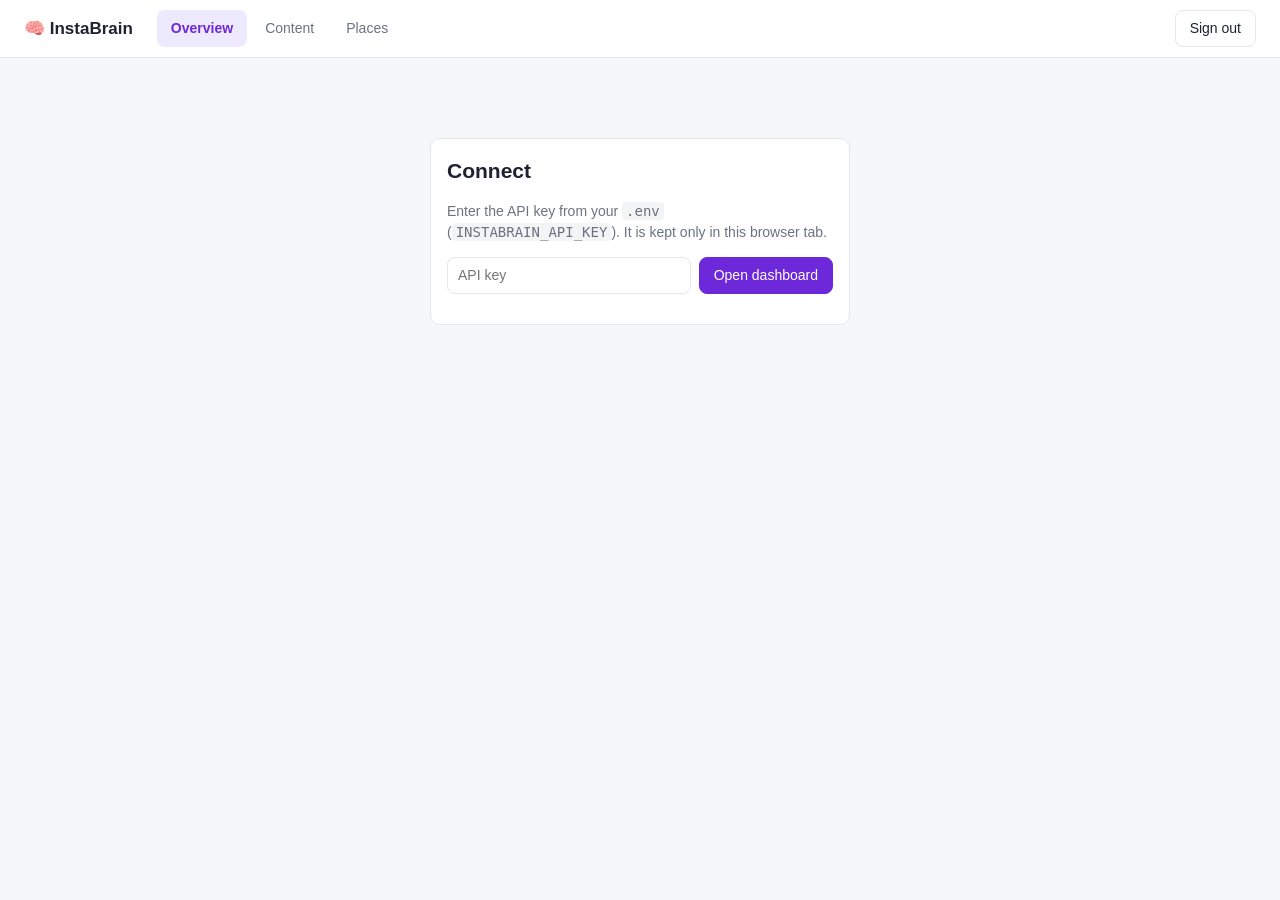
==== backend/app/web/static/index.html @ e132289e "Interim dashboard: overview, content browser, detail view, places explorer" ====
<!doctype html>
<html lang="en">
<head>
  <meta charset="utf-8">
  <meta name="viewport" content="width=device-width, initial-scale=1">
  <title>InstaBrain</title>
  <link rel="stylesheet" href="styles.css">
</head>
<body>
  <header class="topbar">
    <div class="brand">🧠 InstaBrain</div>
    <nav class="tabs" role="tablist">
      <button class="tab active" data-view="overview" role="tab">Overview</button>
      <button class="tab" data-view="content" role="tab">Content</button>
      <button class="tab" data-view="places" role="tab">Places</button>
    </nav>
    <button id="logout" class="ghost" title="Forget API key">Sign out</button>
  </header>

  <main>
    <!-- API key gate -->
    <section id="login" class="card narrow" hidden>
      <h2>Connect</h2>
      <p class="muted">Enter the API key from your <code>.env</code> (<code>INSTABRAIN_API_KEY</code>).
        It is kept only in this browser tab.</p>
      <form id="login-form">
        <input id="api-key" type="password" autocomplete="off" placeholder="API key" required>
        <button type="submit">Open dashboard</button>
      </form>
      <p id="login-error" class="error" role="alert"></p>
    </section>

    <!-- Overview -->
    <section id="view-overview" class="view">
      <div id="kpis" class="kpis"></div>
      <div class="grid2">
        <div class="card"><h3>Categories</h3><div id="chart-categories" class="bars"></div></div>
        <div class="card"><h3>Processing status</h3><div id="chart-status" class="bars"></div></div>
        <div class="card"><h3>Your collections</h3><div id="collections" class="chips"></div></div>
        <div class="card"><h3>Where content came from</h3><div id="chart-sources" class="bars"></div>
          <p id="last-import" class="muted small"></p></div>
      </div>
      <div class="card"><h3>Recently processed</h3><div id="recent"></div></div>
    </section>

    <!-- Content -->
    <section id="view-content" class="view" hidden>
      <form id="filters" class="filters card">
        <input name="q" type="search" placeholder="Search title, summary, caption, creator…">
        <select name="category"><option value="">All categories</option></select>
        <select name="status"><option value="">All statuses</option></select>
        <select name="collection"><option value="">All collections</option></select>
        <select name="content_type"><option value="">Posts & reels</option></select>
        <select name="processed">
          <option value="">Processed or not</option>
          <option value="true">Processed only</option>
          <option value="false">Not processed</option>
        </select>
        <select name="sort">
          <option value="recent">Newest saves</option>
          <option value="processed">Recently processed</option>
          <option value="confidence">Highest confidence</option>
          <option value="title">Title A–Z</option>
        </select>
      </form>
      <div class="list-head"><span id="result-count" class="muted"></span>
        <span class="pager"><button id="prev" class="ghost">‹ Prev</button>
        <span id="page"></span><button id="next" class="ghost">Next ›</button></span></div>
      <div id="content-list" class="list"></div>
    </section>

    <!-- Places -->
    <section id="view-places" class="view" hidden>
      <div class="card filters"><input id="places-q" type="search"
        placeholder="Filter places, e.g. Ladakh, café, Noida…"></div>
      <div class="card"><table class="table"><thead><tr>
        <th>Place</th><th>Type</th><th>Location</th><th>Evidence</th><th>From post</th>
      </tr></thead><tbody id="places-body"></tbody></table>
      <p id="places-empty" class="muted" hidden>No places extracted yet. Process more content.</p></div>
    </section>
  </main>

  <!-- Detail drawer -->
  <aside id="drawer" class="drawer" hidden aria-modal="true" role="dialog">
    <div class="drawer-head"><button id="drawer-close" class="ghost" aria-label="Close">✕</button></div>
    <div id="drawer-body"></div>
  </aside>
  <div id="scrim" class="scrim" hidden></div>
  <div id="toast" class="toast" hidden></div>

  <script src="app.js"></script>
</body>
</html>
---- backend/app/web/static/styles.css ----
:root {
  --bg: #f6f7f9; --card: #fff; --text: #1d2330; --muted: #6b7280; --line: #e5e7eb;
  --accent: #6d28d9; --accent-soft: #ede9fe; --ok: #15803d; --ok-soft: #dcfce7;
  --warn: #b45309; --warn-soft: #fef3c7; --bad: #b91c1c; --bad-soft: #fee2e2;
  --info: #1d4ed8; --info-soft: #dbeafe; --radius: 10px;
}
* { box-sizing: border-box; }
body { margin: 0; font: 14px/1.5 -apple-system, BlinkMacSystemFont, "Segoe UI", Roboto, sans-serif;
       background: var(--bg); color: var(--text); }
code { background: #f3f4f6; padding: 1px 4px; border-radius: 4px; }
h2, h3 { margin: 0 0 12px; } h3 { font-size: 15px; }
.muted { color: var(--muted); } .small { font-size: 12px; } .error { color: var(--bad); }

.topbar { position: sticky; top: 0; z-index: 5; display: flex; align-items: center; gap: 24px;
          padding: 10px 24px; background: var(--card); border-bottom: 1px solid var(--line); }
.brand { font-weight: 700; font-size: 17px; }
.tabs { display: flex; gap: 4px; flex: 1; }
.tab { background: none; border: 0; padding: 8px 14px; border-radius: 8px; cursor: pointer;
       font: inherit; color: var(--muted); }
.tab.active { background: var(--accent-soft); color: var(--accent); font-weight: 600; }
main { max-width: 1200px; margin: 0 auto; padding: 20px 24px 60px; }

button { font: inherit; cursor: pointer; border-radius: 8px; border: 1px solid var(--accent);
         background: var(--accent); color: #fff; padding: 7px 14px; }
button.ghost { background: transparent; color: var(--text); border-color: var(--line); }
button:disabled { opacity: .5; cursor: default; }
input, select { font: inherit; padding: 7px 10px; border: 1px solid var(--line);
                border-radius: 8px; background: #fff; }

.card { background: var(--card); border: 1px solid var(--line); border-radius: var(--radius);
        padding: 16px; margin-bottom: 16px; }
.narrow { max-width: 420px; margin: 60px auto; }
.narrow form { display: flex; gap: 8px; } .narrow input { flex: 1; }
.grid2 { display: grid; grid-template-columns: 1fr 1fr; gap: 16px; }
.grid2 .card { margin: 0; }
.grid2 + .card { margin-top: 16px; }
@media (max-width: 800px) { .grid2 { grid-template-columns: 1fr; } }

.kpis { display: grid; grid-template-columns: repeat(auto-fit, minmax(150px, 1fr)); gap: 12px;
        margin-bottom: 16px; }
.kpi { background: var(--card); border: 1px solid var(--line); border-radius: var(--radius);
       padding: 14px; cursor: pointer; }
.kpi .n { font-size: 26px; font-weight: 700; } .kpi .l { color: var(--muted); font-size: 12px; }

.bars .row { display: grid; grid-template-columns: 170px 1fr 48px; align-items: center; gap: 8px;
             margin: 5px 0; cursor: pointer; }
.bars .label { overflow: hidden; text-overflow: ellipsis; white-space: nowrap; }
.bars .track { display: block; background: #f3f4f6; border-radius: 6px; height: 10px; overflow: hidden; }
.bars .fill { display: block; background: var(--accent); height: 100%; border-radius: 6px;
              min-width: 3px; }
.bars .num { text-align: right; color: var(--muted); font-variant-numeric: tabular-nums; }

.chips { display: flex; flex-wrap: wrap; gap: 6px; }
.chip { display: inline-flex; gap: 6px; align-items: center; padding: 3px 10px; border-radius: 999px;
        background: #f3f4f6; font-size: 12px; white-space: nowrap; }
button.chip { border: 0; color: var(--text); }
.chip.cat { background: var(--accent-soft); color: var(--accent); }
.badge { padding: 2px 8px; border-radius: 999px; font-size: 11px; font-weight: 600; }
.s-COMPLETED { background: var(--ok-soft); color: var(--ok); }
.s-NEEDS_MANUAL_INPUT { background: var(--warn-soft); color: var(--warn); }
.s-FAILED { background: var(--bad-soft); color: var(--bad); }
.s-RECEIVED { background: #f3f4f6; color: var(--muted); }
.s-QUEUED, .s-VALIDATING, .s-STRUCTURING, .s-TRANSCRIBING, .s-EXTRACTING_MEDIA
  { background: var(--info-soft); color: var(--info); }
.ev-explicit { background: var(--ok-soft); color: var(--ok); }
.ev-inferred { background: var(--warn-soft); color: var(--warn); }

.filters { display: flex; flex-wrap: wrap; gap: 8px; } .filters input[type=search] { flex: 1 1 260px; }
.list-head { display: flex; justify-content: space-between; align-items: center; margin: 4px 2px 10px; }
.pager { display: flex; gap: 8px; align-items: center; }
.list { display: grid; gap: 10px; }
.item { background: var(--card); border: 1px solid var(--line); border-radius: var(--radius);
        padding: 12px 14px; cursor: pointer; display: grid; gap: 6px; }
.item:hover { border-color: var(--accent); }
.item .top { display: flex; gap: 8px; align-items: center; flex-wrap: wrap; }
.item .title { font-weight: 600; flex: 1; min-width: 200px; }
.item .summary { color: #374151; display: -webkit-box; -webkit-line-clamp: 2;
                 -webkit-box-orient: vertical; overflow: hidden; }
.item .meta { color: var(--muted); font-size: 12px; display: flex; gap: 12px; flex-wrap: wrap; }

.table { width: 100%; border-collapse: collapse; }
.table th, .table td { text-align: left; padding: 7px 8px; border-bottom: 1px solid var(--line);
                       vertical-align: top; }
.table th { color: var(--muted); font-weight: 600; font-size: 12px; }
a { color: var(--accent); }

.drawer { position: fixed; top: 0; right: 0; bottom: 0; width: min(640px, 100%); z-index: 20;
          background: var(--card); border-left: 1px solid var(--line); overflow-y: auto;
          padding: 0 22px 40px; box-shadow: -10px 0 30px rgba(0,0,0,.08); }
.drawer-head { position: sticky; top: 0; background: var(--card); padding: 12px 0;
               display: flex; justify-content: flex-end; }
.scrim { position: fixed; inset: 0; background: rgba(0,0,0,.2); z-index: 10; }
.section { margin: 18px 0; } .section h4 { margin: 0 0 8px; font-size: 13px; color: var(--muted);
           text-transform: uppercase; letter-spacing: .04em; }
.caption { white-space: pre-wrap; background: #f9fafb; border: 1px solid var(--line);
           border-radius: 8px; padding: 10px; max-height: 240px; overflow: auto; }
.actions { display: flex; gap: 8px; margin: 10px 0; }
.notice { background: var(--warn-soft); color: var(--warn); padding: 8px 12px; border-radius: 8px; }
.toast { position: fixed; bottom: 20px; left: 50%; transform: translateX(-50%); z-index: 30;
         background: #111827; color: #fff; padding: 10px 16px; border-radius: 8px; }
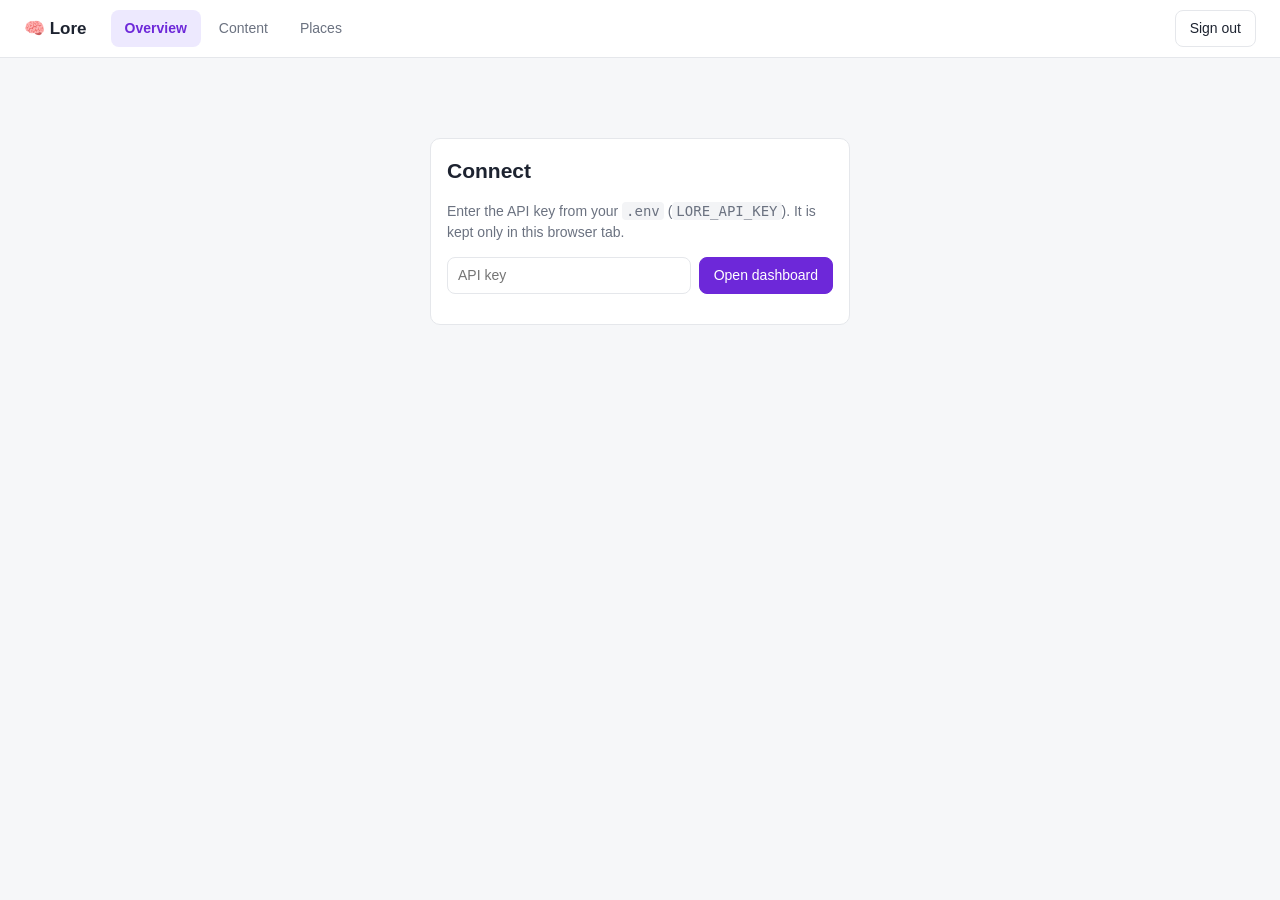
==== commit 983aebd3: "Rename InstaBrain to Lore everywhere - Code, docs, dashboard, package and image names - Env vars INS" ====
--- a/backend/app/web/static/index.html
+++ b/backend/app/web/static/index.html
@@ -3,12 +3,12 @@
 <head>
   <meta charset="utf-8">
   <meta name="viewport" content="width=device-width, initial-scale=1">
-  <title>InstaBrain</title>
+  <title>Lore</title>
   <link rel="stylesheet" href="styles.css">
 </head>
 <body>
   <header class="topbar">
-    <div class="brand">🧠 InstaBrain</div>
+    <div class="brand">🧠 Lore</div>
     <nav class="tabs" role="tablist">
       <button class="tab active" data-view="overview" role="tab">Overview</button>
       <button class="tab" data-view="content" role="tab">Content</button>
@@ -21,7 +21,7 @@
     <!-- API key gate -->
     <section id="login" class="card narrow" hidden>
       <h2>Connect</h2>
-      <p class="muted">Enter the API key from your <code>.env</code> (<code>INSTABRAIN_API_KEY</code>).
+      <p class="muted">Enter the API key from your <code>.env</code> (<code>LORE_API_KEY</code>).
         It is kept only in this browser tab.</p>
       <form id="login-form">
         <input id="api-key" type="password" autocomplete="off" placeholder="API key" required>
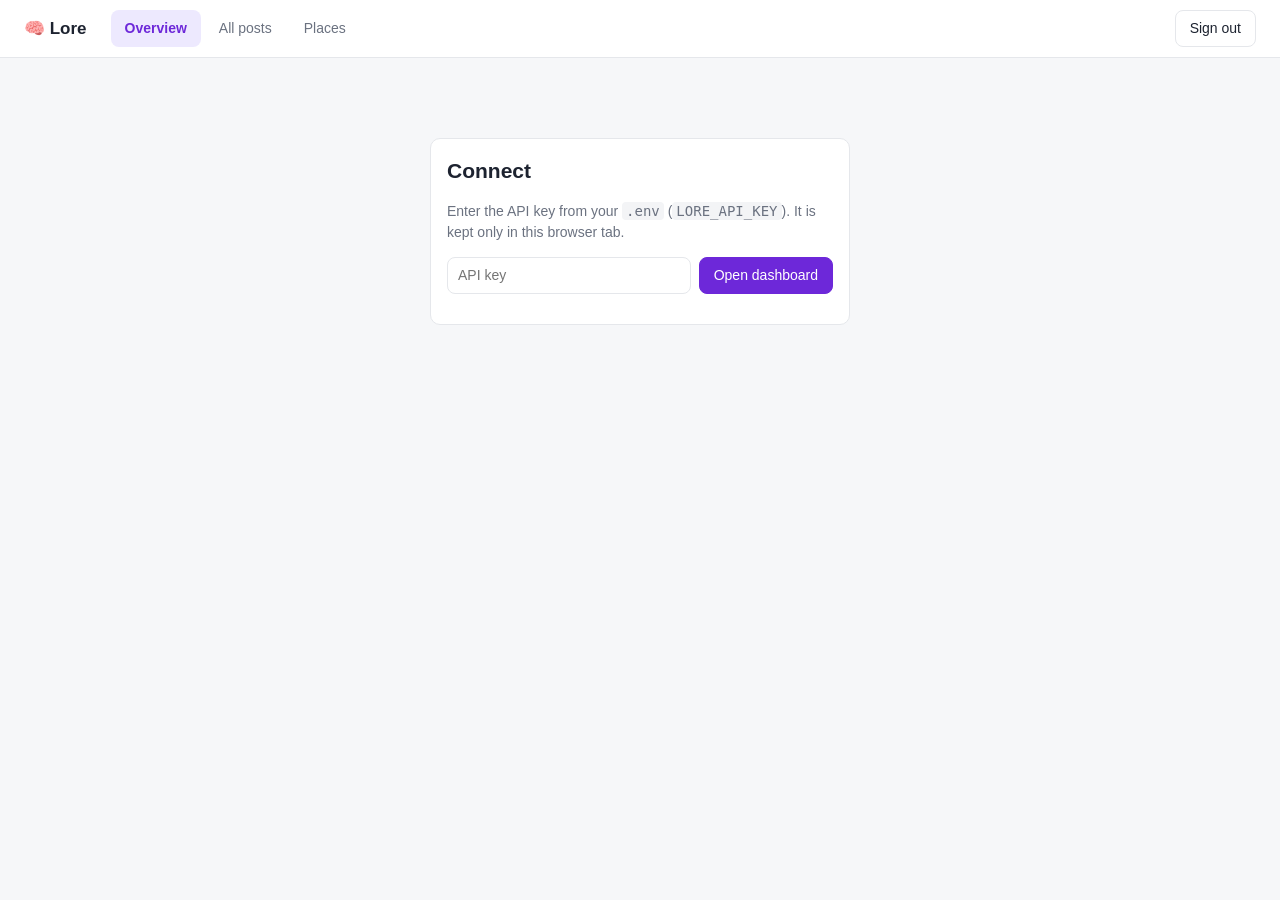
==== commit 0e10c085: "Dashboard: clearer first view - Plain-language summary + prominent search - Live progress bar with E" ====
--- a/backend/app/web/static/index.html
+++ b/backend/app/web/static/index.html
@@ -11,7 +11,7 @@
     <div class="brand">🧠 Lore</div>
     <nav class="tabs" role="tablist">
       <button class="tab active" data-view="overview" role="tab">Overview</button>
-      <button class="tab" data-view="content" role="tab">Content</button>
+      <button class="tab" data-view="content" role="tab">All posts</button>
       <button class="tab" data-view="places" role="tab">Places</button>
     </nav>
     <button id="logout" class="ghost" title="Forget API key">Sign out</button>
@@ -32,15 +32,72 @@
 
     <!-- Overview -->
     <section id="view-overview" class="view">
+      <div class="hero card">
+        <div>
+          <h1>Everything you saved on Instagram, organised</h1>
+          <p id="hero-summary" class="lead">Loading…</p>
+        </div>
+        <form id="hero-search" class="hero-search" role="search">
+          <input name="q" type="search" placeholder="Search everything… e.g. cafés in Leh, books, tiramisu"
+                 aria-label="Search your saved posts">
+          <button type="submit">Search</button>
+        </form>
+      </div>
+
+      <div id="progress" class="card progress-card" hidden>
+        <div class="progress-head"><h3>⚙️ Lore is reading your posts right now</h3>
+          <span id="progress-eta" class="muted"></span></div>
+        <div class="progress"><div id="progress-bar" class="progress-bar"></div></div>
+        <p id="progress-text" class="muted small"></p>
+      </div>
+
       <div id="kpis" class="kpis"></div>
+
+      <div class="card">
+        <div class="card-head"><h3>Explore by topic</h3>
+          <span class="muted small">Click a topic to see every post in it</span></div>
+        <div id="topics" class="topics"></div>
+      </div>
+
       <div class="grid2">
-        <div class="card"><h3>Categories</h3><div id="chart-categories" class="bars"></div></div>
-        <div class="card"><h3>Processing status</h3><div id="chart-status" class="bars"></div></div>
-        <div class="card"><h3>Your collections</h3><div id="collections" class="chips"></div></div>
-        <div class="card"><h3>Where content came from</h3><div id="chart-sources" class="bars"></div>
-          <p id="last-import" class="muted small"></p></div>
+        <div class="card help-card">
+          <h3>🙋 Why some posts need your help</h3>
+          <p class="muted small">Lore could only read the caption for these, and the caption didn't
+            say enough. It never guesses, so they wait for more information.</p>
+          <div id="help-reasons"></div>
+          <button id="help-open" class="ghost" type="button">See these posts →</button>
+        </div>
+        <div class="card">
+          <h3>📁 Your collections</h3>
+          <p class="muted small">Folders you created when saving on Instagram.</p>
+          <div id="collections" class="chips"></div>
+          <h3 class="spaced">📥 Where your posts came from</h3>
+          <div id="chart-sources" class="bars"></div>
+          <p id="last-import" class="muted small"></p>
+        </div>
       </div>
-      <div class="card"><h3>Recently processed</h3><div id="recent"></div></div>
+
+      <div class="card">
+        <div class="card-head"><h3>✨ Recently understood</h3>
+          <span class="muted small">Click a post to see everything Lore extracted</span></div>
+        <div id="recent" class="list"></div>
+      </div>
+
+      <details class="card how">
+        <summary><b>How Lore works</b> <span class="muted small">(1 minute read)</span></summary>
+        <ol>
+          <li><b>Import.</b> Your Instagram data export is read: saved posts, collections and links
+            friends shared in chats. The same post saved or shared several times is kept once.</li>
+          <li><b>Fetch.</b> For public posts, the video or images are downloaded without using your
+            account (logged out).</li>
+          <li><b>Read.</b> Speech is transcribed and on-screen text is read, on this computer.</li>
+          <li><b>Understand.</b> An AI turns the caption, on-screen text and speech into a title,
+            summary, topic and lists of places, books, products and tips. Each item is marked
+            <span class="badge ev-explicit">✓ in the post</span> or
+            <span class="badge ev-inferred">~ AI guess</span>.</li>
+          <li><b>Search.</b> Everything is searchable here; the original post is always one click away.</li>
+        </ol>
+      </details>
     </section>
 
     <!-- Content -->
--- a/backend/app/web/static/styles.css
+++ b/backend/app/web/static/styles.css
@@ -98,3 +98,31 @@
 .notice { background: var(--warn-soft); color: var(--warn); padding: 8px 12px; border-radius: 8px; }
 .toast { position: fixed; bottom: 20px; left: 50%; transform: translateX(-50%); z-index: 30;
          background: #111827; color: #fff; padding: 10px 16px; border-radius: 8px; }
+
+/* ---- first-view clarity ---- */
+h1 { font-size: 22px; margin: 0 0 6px; }
+.lead { font-size: 15px; color: #374151; margin: 0; max-width: 760px; }
+.hero { display: grid; gap: 14px; background: linear-gradient(135deg, #f5f3ff, #fff 60%); }
+.hero-search { display: flex; gap: 8px; } .hero-search input { flex: 1; font-size: 15px; padding: 10px 12px; }
+.card-head { display: flex; justify-content: space-between; align-items: baseline; gap: 12px; }
+.spaced { margin-top: 18px; }
+.progress-card { border-color: #c4b5fd; }
+.progress-head { display: flex; justify-content: space-between; align-items: baseline; }
+.progress { height: 12px; background: #ede9fe; border-radius: 999px; overflow: hidden; margin: 6px 0; }
+.progress-bar { display: block; height: 100%; width: 0; background: var(--accent); transition: width .6s; }
+.kpi .why { color: var(--muted); font-size: 12px; margin-top: 4px; }
+.kpi.k-ok .n { color: var(--ok); } .kpi.k-warn .n { color: var(--warn); }
+.kpi.k-info .n { color: var(--info); } .kpi.k-muted .n { color: var(--muted); }
+.topics { display: grid; grid-template-columns: repeat(auto-fill, minmax(170px, 1fr)); gap: 10px; }
+.topic { display: flex; align-items: center; gap: 10px; text-align: left; padding: 12px;
+         background: #fafafa; color: var(--text); border: 1px solid var(--line); }
+.topic:hover { border-color: var(--accent); background: var(--accent-soft); }
+.topic .emoji { font-size: 22px; } .topic b { display: block; } .topic small { color: var(--muted); }
+.reason { display: flex; justify-content: space-between; gap: 10px; padding: 6px 0;
+          border-bottom: 1px dashed var(--line); }
+.reason:last-child { border-bottom: 0; } .reason span:last-child { font-weight: 600; }
+.help-card button { margin-top: 10px; }
+.found { display: flex; flex-wrap: wrap; gap: 6px; }
+.found .chip { background: var(--ok-soft); color: var(--ok); }
+.how ol { margin: 10px 0 0; padding-left: 20px; } .how li { margin: 6px 0; }
+.how summary { cursor: pointer; }
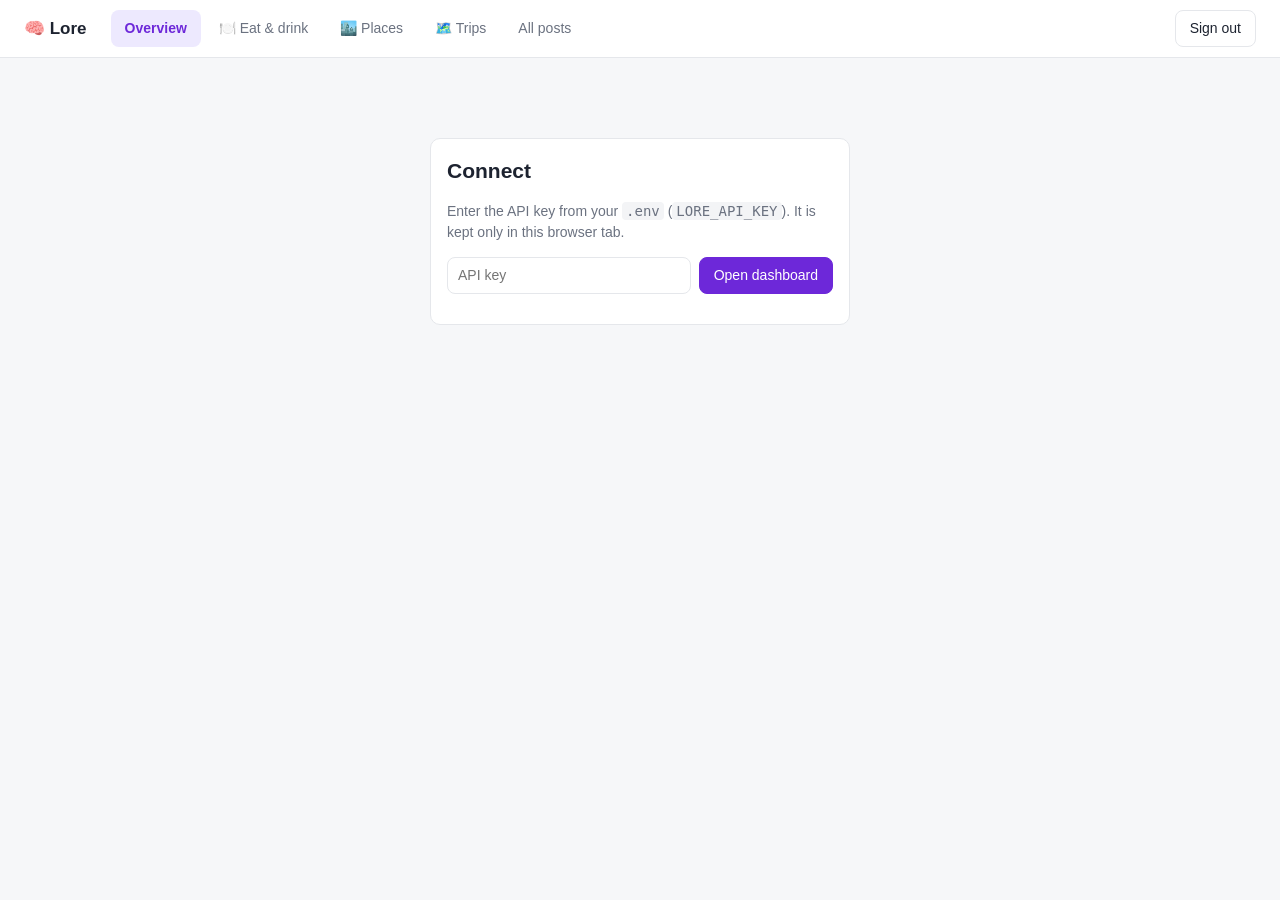
==== commit 0f5c4482: "Classification v5 + hide useless posts + facts-first dashboard - v5: 'place' type (shops, markets, m" ====
--- a/backend/app/web/static/index.html
+++ b/backend/app/web/static/index.html
@@ -2,17 +2,20 @@
 <html lang="en">
 <head>
   <meta charset="utf-8">
+  <meta name="lore-ui-version" content="5">
   <meta name="viewport" content="width=device-width, initial-scale=1">
   <title>Lore</title>
-  <link rel="stylesheet" href="styles.css">
+  <link rel="stylesheet" href="styles.css?v=5">
 </head>
 <body>
   <header class="topbar">
     <div class="brand">🧠 Lore</div>
     <nav class="tabs" role="tablist">
       <button class="tab active" data-view="overview" role="tab">Overview</button>
+      <button class="tab" data-view="eat" role="tab">🍽️ Eat &amp; drink</button>
+      <button class="tab" data-view="spots" role="tab">🏙️ Places</button>
+      <button class="tab" data-view="trips" role="tab">🗺️ Trips</button>
       <button class="tab" data-view="content" role="tab">All posts</button>
-      <button class="tab" data-view="places" role="tab">Places</button>
     </nav>
     <button id="logout" class="ghost" title="Forget API key">Sign out</button>
   </header>
@@ -100,11 +103,29 @@
       </details>
     </section>
 
+    <!-- Explore (drill-down) -->
+    <section id="view-explore" class="view" hidden>
+      <div class="card">
+        <h2 id="explore-title"></h2>
+        <p id="explore-help" class="muted small"></p>
+        <div id="explore-crumbs" class="chips crumbs"></div>
+      </div>
+      <div class="explore">
+        <aside id="explore-facets" class="card facets"></aside>
+        <div>
+          <div class="list-head"><span id="explore-count" class="muted"></span>
+            <span class="pager"><button id="explore-prev" class="ghost">‹ Prev</button>
+            <span id="explore-page"></span><button id="explore-next" class="ghost">Next ›</button></span></div>
+          <div id="explore-list" class="list"></div>
+        </div>
+      </div>
+    </section>
+
     <!-- Content -->
     <section id="view-content" class="view" hidden>
       <form id="filters" class="filters card">
         <input name="q" type="search" placeholder="Search title, summary, caption, creator…">
-        <select name="category"><option value="">All categories</option></select>
+        <select name="category"><option value="">All types</option></select>
         <select name="status"><option value="">All statuses</option></select>
         <select name="collection"><option value="">All collections</option></select>
         <select name="content_type"><option value="">Posts & reels</option></select>
@@ -112,6 +133,11 @@
           <option value="">Processed or not</option>
           <option value="true">Processed only</option>
           <option value="false">Not processed</option>
+        </select>
+        <select name="visibility">
+          <option value="visible">Useful posts</option>
+          <option value="hidden">Hidden posts</option>
+          <option value="all">Everything</option>
         </select>
         <select name="sort">
           <option value="recent">Newest saves</option>
@@ -145,6 +171,6 @@
   <div id="scrim" class="scrim" hidden></div>
   <div id="toast" class="toast" hidden></div>
 
-  <script src="app.js"></script>
+  <script src="app.js?v=5"></script>
 </body>
 </html>
--- a/backend/app/web/static/styles.css
+++ b/backend/app/web/static/styles.css
@@ -126,3 +126,19 @@
 .found .chip { background: var(--ok-soft); color: var(--ok); }
 .how ol { margin: 10px 0 0; padding-left: 20px; } .how li { margin: 6px 0; }
 .how summary { cursor: pointer; }
+
+/* ---- explore / facts-first ---- */
+.explore { display: grid; grid-template-columns: 260px 1fr; gap: 16px; align-items: start; }
+@media (max-width: 860px) { .explore { grid-template-columns: 1fr; } }
+.facets { position: sticky; top: 64px; max-height: calc(100vh - 80px); overflow: auto; }
+.facet-group { margin-bottom: 14px; } .facet-group h4 { margin: 0 0 6px; font-size: 12px;
+  color: var(--muted); text-transform: uppercase; letter-spacing: .04em; }
+.facet-opt { display: flex; justify-content: space-between; width: 100%; padding: 4px 8px;
+  background: none; border: 0; color: var(--text); border-radius: 6px; text-align: left; }
+.facet-opt:hover { background: var(--accent-soft); } .facet-opt .c { color: var(--muted); }
+.crumbs .chip { background: var(--accent-soft); color: var(--accent); }
+.gist { color: #111827; font-size: 14px; }
+.facts-grid { display: grid; grid-template-columns: 140px 1fr; gap: 4px 12px; margin: 6px 0; }
+.facts-grid dt { color: var(--muted); } .facts-grid dd { margin: 0; }
+details.source { margin-top: 18px; } details.source summary { cursor: pointer; color: var(--muted); }
+.badge.hidden-badge { background: #f3f4f6; color: var(--muted); }
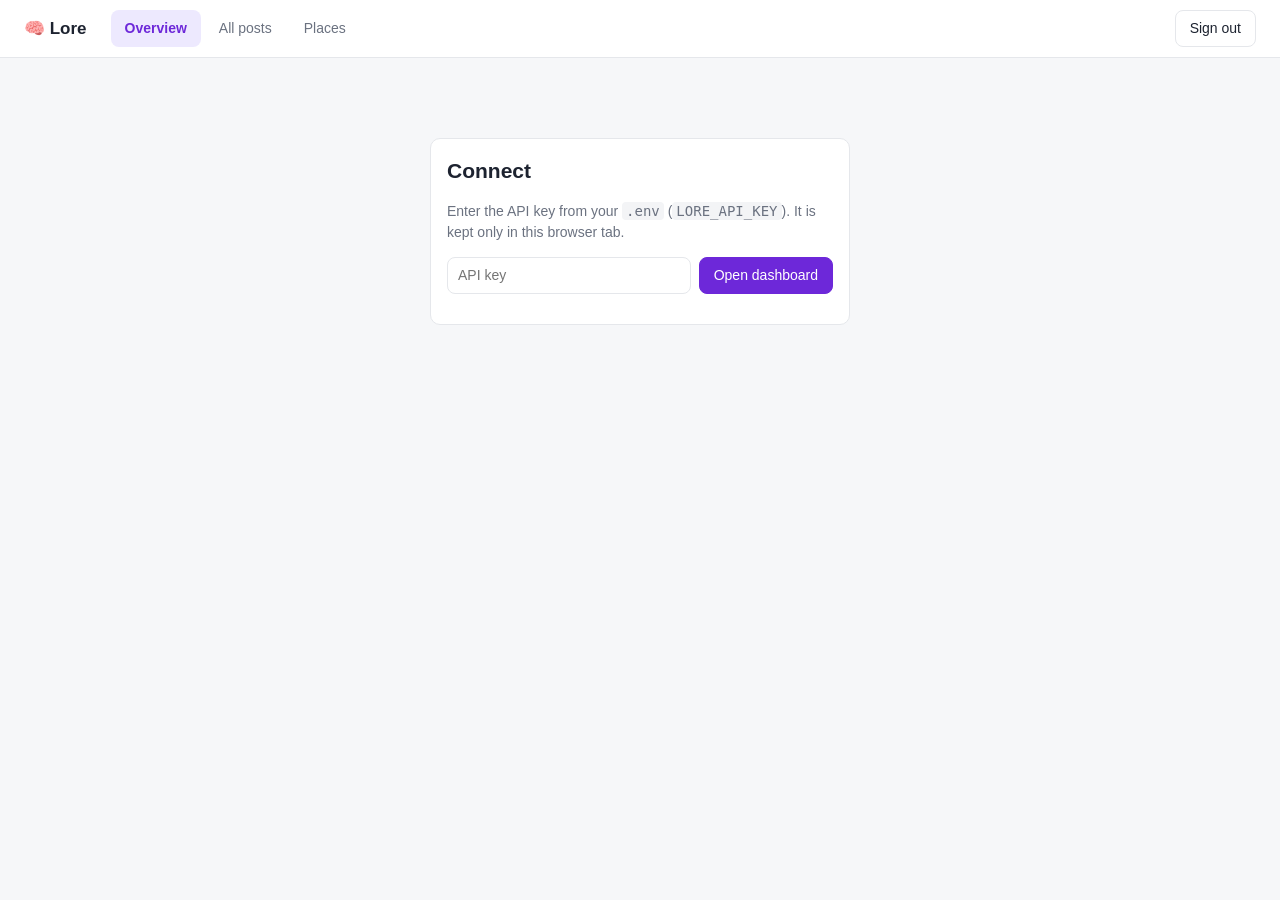
==== commit 71ab2ce1: "Merge #3: clearer dashboard, cache fix, race-safe pipeline Dashboard: clearer first view" ====
--- a/backend/app/web/static/index.html
+++ b/backend/app/web/static/index.html
@@ -2,20 +2,18 @@
 <html lang="en">
 <head>
   <meta charset="utf-8">
-  <meta name="lore-ui-version" content="5">
+  <meta name="lore-ui-version" content="4">
   <meta name="viewport" content="width=device-width, initial-scale=1">
   <title>Lore</title>
-  <link rel="stylesheet" href="styles.css?v=5">
+  <link rel="stylesheet" href="styles.css?v=4">
 </head>
 <body>
   <header class="topbar">
     <div class="brand">🧠 Lore</div>
     <nav class="tabs" role="tablist">
       <button class="tab active" data-view="overview" role="tab">Overview</button>
-      <button class="tab" data-view="eat" role="tab">🍽️ Eat &amp; drink</button>
-      <button class="tab" data-view="spots" role="tab">🏙️ Places</button>
-      <button class="tab" data-view="trips" role="tab">🗺️ Trips</button>
       <button class="tab" data-view="content" role="tab">All posts</button>
+      <button class="tab" data-view="places" role="tab">Places</button>
     </nav>
     <button id="logout" class="ghost" title="Forget API key">Sign out</button>
   </header>
@@ -103,29 +101,11 @@
       </details>
     </section>
 
-    <!-- Explore (drill-down) -->
-    <section id="view-explore" class="view" hidden>
-      <div class="card">
-        <h2 id="explore-title"></h2>
-        <p id="explore-help" class="muted small"></p>
-        <div id="explore-crumbs" class="chips crumbs"></div>
-      </div>
-      <div class="explore">
-        <aside id="explore-facets" class="card facets"></aside>
-        <div>
-          <div class="list-head"><span id="explore-count" class="muted"></span>
-            <span class="pager"><button id="explore-prev" class="ghost">‹ Prev</button>
-            <span id="explore-page"></span><button id="explore-next" class="ghost">Next ›</button></span></div>
-          <div id="explore-list" class="list"></div>
-        </div>
-      </div>
-    </section>
-
     <!-- Content -->
     <section id="view-content" class="view" hidden>
       <form id="filters" class="filters card">
         <input name="q" type="search" placeholder="Search title, summary, caption, creator…">
-        <select name="category"><option value="">All types</option></select>
+        <select name="category"><option value="">All categories</option></select>
         <select name="status"><option value="">All statuses</option></select>
         <select name="collection"><option value="">All collections</option></select>
         <select name="content_type"><option value="">Posts & reels</option></select>
@@ -133,11 +113,6 @@
           <option value="">Processed or not</option>
           <option value="true">Processed only</option>
           <option value="false">Not processed</option>
-        </select>
-        <select name="visibility">
-          <option value="visible">Useful posts</option>
-          <option value="hidden">Hidden posts</option>
-          <option value="all">Everything</option>
         </select>
         <select name="sort">
           <option value="recent">Newest saves</option>
@@ -171,6 +146,6 @@
   <div id="scrim" class="scrim" hidden></div>
   <div id="toast" class="toast" hidden></div>
 
-  <script src="app.js?v=5"></script>
+  <script src="app.js?v=4"></script>
 </body>
 </html>
--- a/backend/app/web/static/styles.css
+++ b/backend/app/web/static/styles.css
@@ -126,19 +126,3 @@
 .found .chip { background: var(--ok-soft); color: var(--ok); }
 .how ol { margin: 10px 0 0; padding-left: 20px; } .how li { margin: 6px 0; }
 .how summary { cursor: pointer; }
-
-/* ---- explore / facts-first ---- */
-.explore { display: grid; grid-template-columns: 260px 1fr; gap: 16px; align-items: start; }
-@media (max-width: 860px) { .explore { grid-template-columns: 1fr; } }
-.facets { position: sticky; top: 64px; max-height: calc(100vh - 80px); overflow: auto; }
-.facet-group { margin-bottom: 14px; } .facet-group h4 { margin: 0 0 6px; font-size: 12px;
-  color: var(--muted); text-transform: uppercase; letter-spacing: .04em; }
-.facet-opt { display: flex; justify-content: space-between; width: 100%; padding: 4px 8px;
-  background: none; border: 0; color: var(--text); border-radius: 6px; text-align: left; }
-.facet-opt:hover { background: var(--accent-soft); } .facet-opt .c { color: var(--muted); }
-.crumbs .chip { background: var(--accent-soft); color: var(--accent); }
-.gist { color: #111827; font-size: 14px; }
-.facts-grid { display: grid; grid-template-columns: 140px 1fr; gap: 4px 12px; margin: 6px 0; }
-.facts-grid dt { color: var(--muted); } .facts-grid dd { margin: 0; }
-details.source { margin-top: 18px; } details.source summary { cursor: pointer; color: var(--muted); }
-.badge.hidden-badge { background: #f3f4f6; color: var(--muted); }
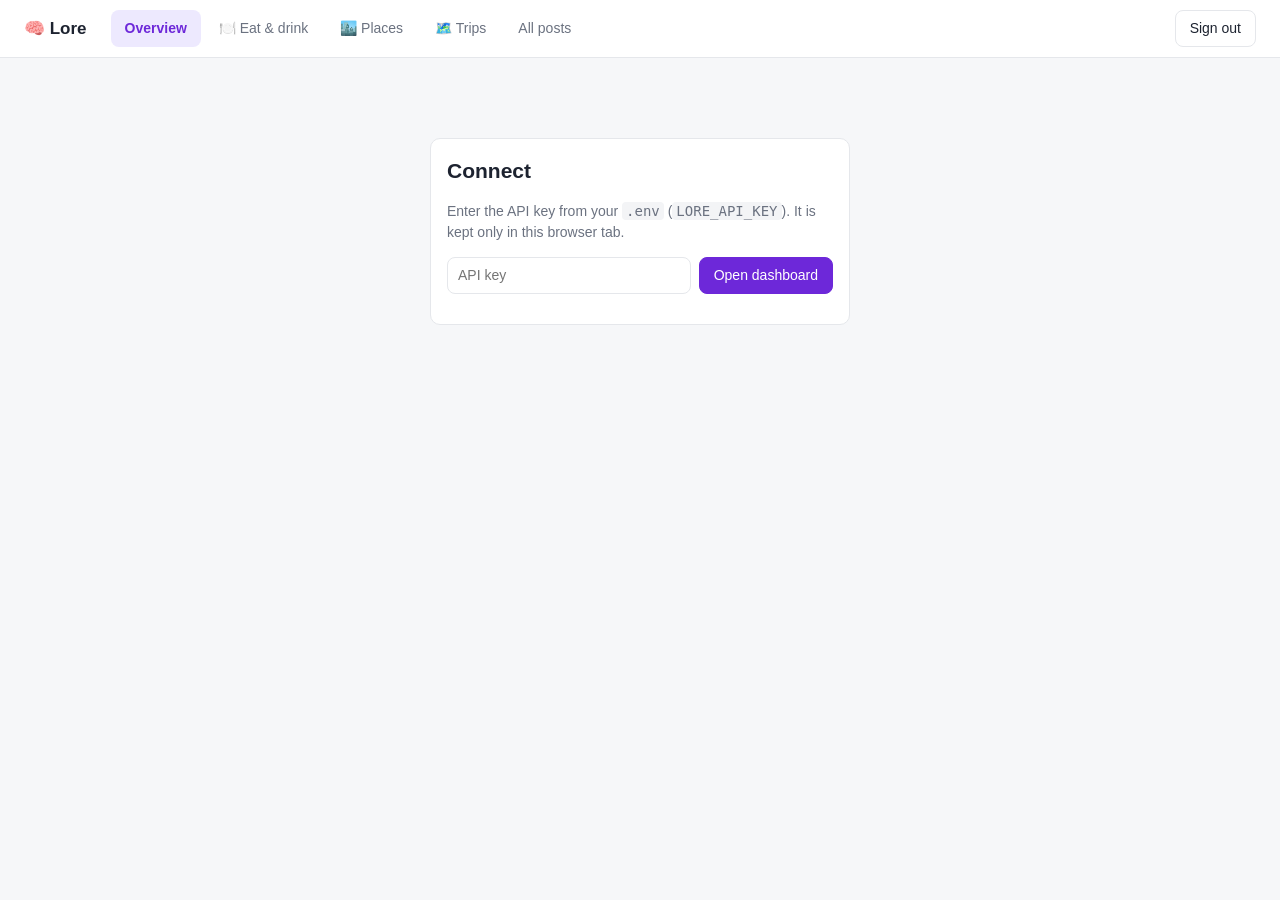
==== commit 1715c246: "Merge #4: classification v5, auto-hide, facts-first dashboard, MCP server Classification v5, auto-hi" ====
--- a/backend/app/web/static/index.html
+++ b/backend/app/web/static/index.html
@@ -2,18 +2,20 @@
 <html lang="en">
 <head>
   <meta charset="utf-8">
-  <meta name="lore-ui-version" content="4">
+  <meta name="lore-ui-version" content="5">
   <meta name="viewport" content="width=device-width, initial-scale=1">
   <title>Lore</title>
-  <link rel="stylesheet" href="styles.css?v=4">
+  <link rel="stylesheet" href="styles.css?v=5">
 </head>
 <body>
   <header class="topbar">
     <div class="brand">🧠 Lore</div>
     <nav class="tabs" role="tablist">
       <button class="tab active" data-view="overview" role="tab">Overview</button>
+      <button class="tab" data-view="eat" role="tab">🍽️ Eat &amp; drink</button>
+      <button class="tab" data-view="spots" role="tab">🏙️ Places</button>
+      <button class="tab" data-view="trips" role="tab">🗺️ Trips</button>
       <button class="tab" data-view="content" role="tab">All posts</button>
-      <button class="tab" data-view="places" role="tab">Places</button>
     </nav>
     <button id="logout" class="ghost" title="Forget API key">Sign out</button>
   </header>
@@ -101,11 +103,29 @@
       </details>
     </section>
 
+    <!-- Explore (drill-down) -->
+    <section id="view-explore" class="view" hidden>
+      <div class="card">
+        <h2 id="explore-title"></h2>
+        <p id="explore-help" class="muted small"></p>
+        <div id="explore-crumbs" class="chips crumbs"></div>
+      </div>
+      <div class="explore">
+        <aside id="explore-facets" class="card facets"></aside>
+        <div>
+          <div class="list-head"><span id="explore-count" class="muted"></span>
+            <span class="pager"><button id="explore-prev" class="ghost">‹ Prev</button>
+            <span id="explore-page"></span><button id="explore-next" class="ghost">Next ›</button></span></div>
+          <div id="explore-list" class="list"></div>
+        </div>
+      </div>
+    </section>
+
     <!-- Content -->
     <section id="view-content" class="view" hidden>
       <form id="filters" class="filters card">
         <input name="q" type="search" placeholder="Search title, summary, caption, creator…">
-        <select name="category"><option value="">All categories</option></select>
+        <select name="category"><option value="">All types</option></select>
         <select name="status"><option value="">All statuses</option></select>
         <select name="collection"><option value="">All collections</option></select>
         <select name="content_type"><option value="">Posts & reels</option></select>
@@ -113,6 +133,11 @@
           <option value="">Processed or not</option>
           <option value="true">Processed only</option>
           <option value="false">Not processed</option>
+        </select>
+        <select name="visibility">
+          <option value="visible">Useful posts</option>
+          <option value="hidden">Hidden posts</option>
+          <option value="all">Everything</option>
         </select>
         <select name="sort">
           <option value="recent">Newest saves</option>
@@ -146,6 +171,6 @@
   <div id="scrim" class="scrim" hidden></div>
   <div id="toast" class="toast" hidden></div>
 
-  <script src="app.js?v=4"></script>
+  <script src="app.js?v=5"></script>
 </body>
 </html>
--- a/backend/app/web/static/styles.css
+++ b/backend/app/web/static/styles.css
@@ -126,3 +126,19 @@
 .found .chip { background: var(--ok-soft); color: var(--ok); }
 .how ol { margin: 10px 0 0; padding-left: 20px; } .how li { margin: 6px 0; }
 .how summary { cursor: pointer; }
+
+/* ---- explore / facts-first ---- */
+.explore { display: grid; grid-template-columns: 260px 1fr; gap: 16px; align-items: start; }
+@media (max-width: 860px) { .explore { grid-template-columns: 1fr; } }
+.facets { position: sticky; top: 64px; max-height: calc(100vh - 80px); overflow: auto; }
+.facet-group { margin-bottom: 14px; } .facet-group h4 { margin: 0 0 6px; font-size: 12px;
+  color: var(--muted); text-transform: uppercase; letter-spacing: .04em; }
+.facet-opt { display: flex; justify-content: space-between; width: 100%; padding: 4px 8px;
+  background: none; border: 0; color: var(--text); border-radius: 6px; text-align: left; }
+.facet-opt:hover { background: var(--accent-soft); } .facet-opt .c { color: var(--muted); }
+.crumbs .chip { background: var(--accent-soft); color: var(--accent); }
+.gist { color: #111827; font-size: 14px; }
+.facts-grid { display: grid; grid-template-columns: 140px 1fr; gap: 4px 12px; margin: 6px 0; }
+.facts-grid dt { color: var(--muted); } .facts-grid dd { margin: 0; }
+details.source { margin-top: 18px; } details.source summary { cursor: pointer; color: var(--muted); }
+.badge.hidden-badge { background: #f3f4f6; color: var(--muted); }
